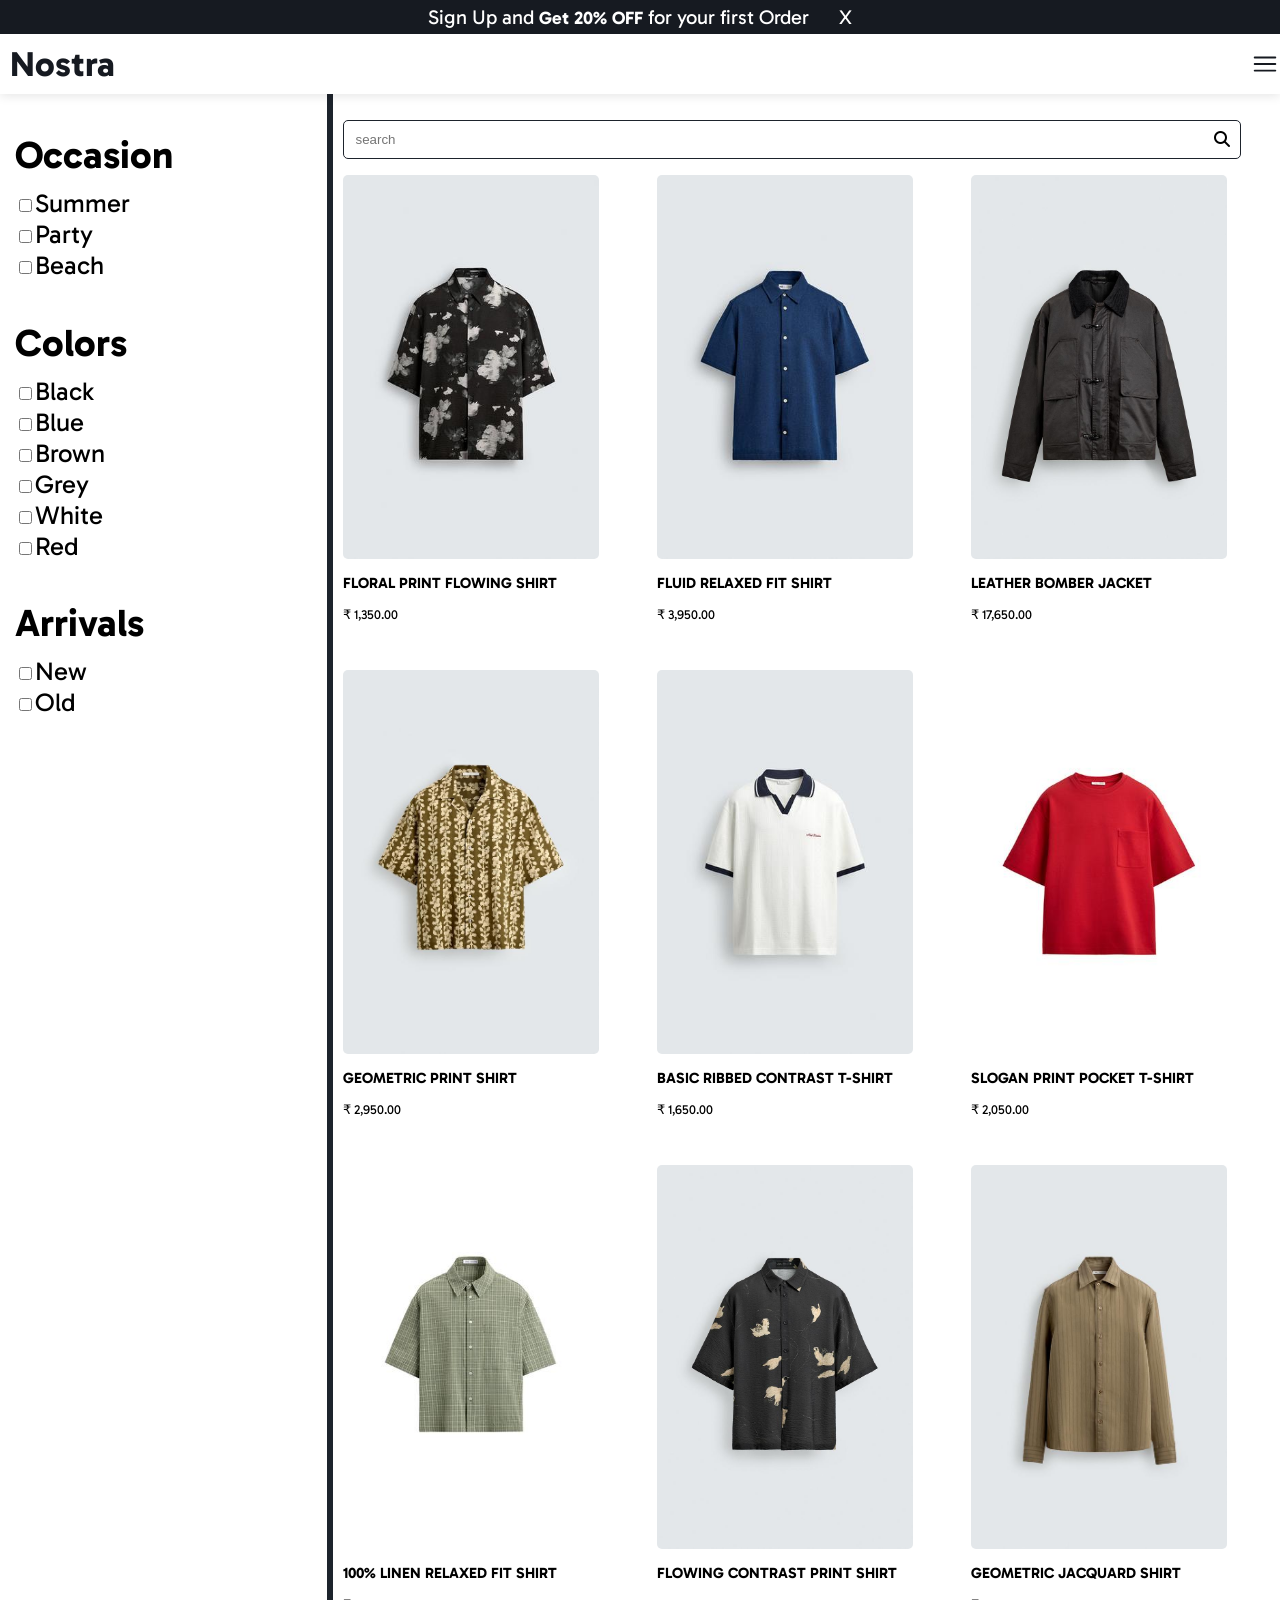
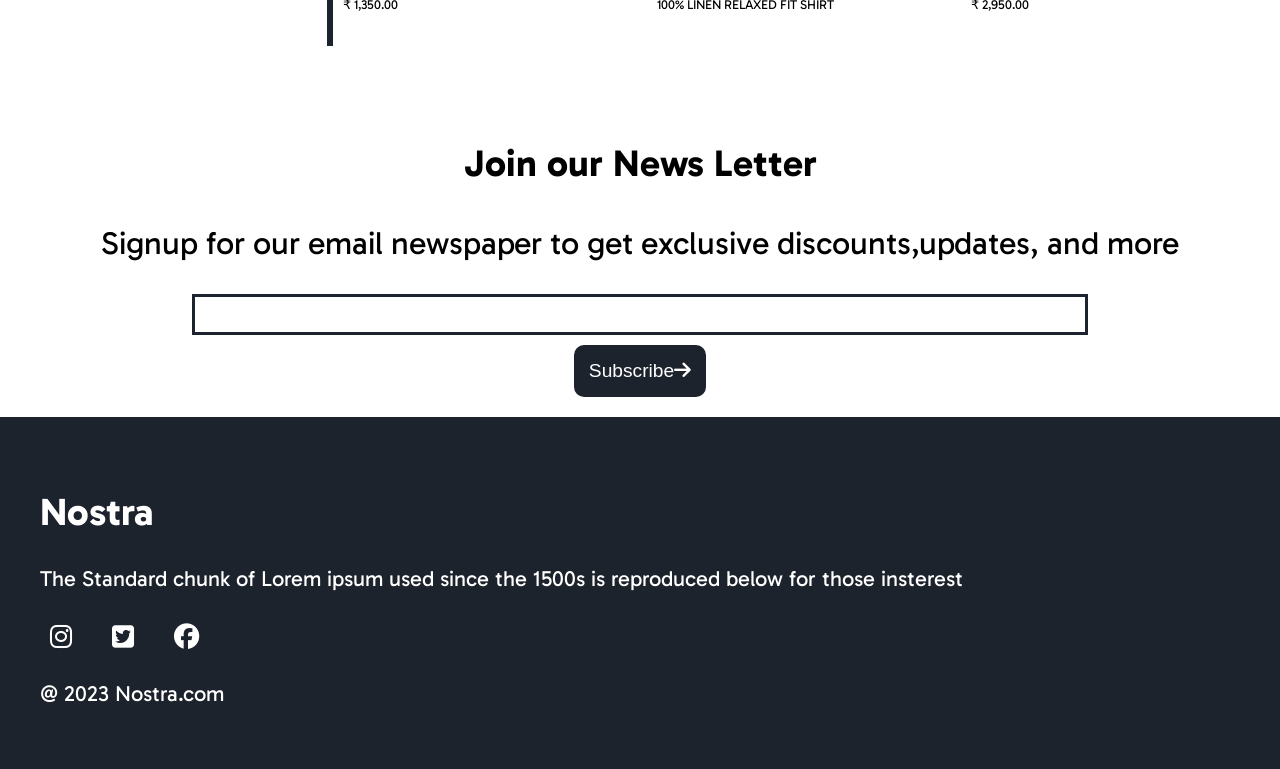
==== collection.html @ 11d4637e "msg" ====
<html lang="en">

<head>
    <meta charset="UTF-8">
    <meta name="viewport" content="width=device-width, initial-scale=1.0">
    <title>Nostra</title>
    <!-- google font -->
    <link rel="preconnect" href="https://fonts.googleapis.com">
    <link rel="preconnect" href="https://fonts.gstatic.com" crossorigin>
    <link
        href="https://fonts.googleapis.com/css2?family=Gabarito:wght@400..900&family=Roboto:ital,wght@0,100..900;1,100..900&display=swap"
        rel="stylesheet">

    <link rel="stylesheet" href="https://cdnjs.cloudflare.com/ajax/libs/font-awesome/6.5.1/css/all.min.css">
    <!-- style -->
    <link rel="stylesheet" href="./style.css">
</head>

<body>
    <!-- header -->
    <span class="head">
        <div>Sign Up and <span style="font-size: large;font-weight: bold;">Get 20% OFF</span> for your first Order</div>
        <div>X</div>
    </span>

    <!-- navbar -->
    <div class="navbar">
        <h2 class="navbar_title">Nostra</h2>
        <svg xmlns="http://www.w3.org/2000/svg" fill="none" viewBox="0 0 24 24" stroke-width="1.5" stroke="currentColor"
            class="navbar_menu">
            <path stroke-linecap="round" stroke-linejoin="round" d="M3.75 6.75h16.5M3.75 12h16.5m-16.5 5.25h16.5" />
        </svg>

    </div>
    <!-- collection -->
    <div class="collection">
        <div class="filter_container">
            <h4 class="occasion">Occasion</h4>
            <div>
                <label><input type="checkbox" name="filter" id="Summer" value="Summer">Summer</label>
                <label><input type="checkbox" name="filter" id="Party" value="Party">Party</label>
                <label><input type="checkbox" name="filter" id="Beach" value="Beach">Beach</label>
            </div>
            <h4 class="color">Colors</h4>
            <div>
                <label><input type="checkbox" name="filter" id="black" value="Black">Black</label>
                <label><input type="checkbox" name="filter" id="blue" value="Blue">Blue</label>
                <label><input type="checkbox" name="filter" id="brown" value="Brown">Brown</label>
                <label><input type="checkbox" name="filter" id="grey" value="Grey">Grey</label>
                <label><input type="checkbox" name="filter" id="white" value="White">White</label>
                <label><input type="checkbox" name="filter" id="red" value="Red">Red</label>
            </div>
            <h4 class="arrival">Arrivals</h4>
            <div>
                <label><input type="checkbox" name="filter" id="new" value="New">New</label>
                <label><input type="checkbox" name="filter" id="old" value="Old">Old</label>
            </div>
            <hr class="line">
        </div>
        <div class="product">
            <form action="" class="nav_product">
                <input type="search" id="search" placeholder="search">
                <i class="fa-solid fa-magnifying-glass"></i>
            </form>
            <div class="products">
                <div class="product_item">
                    <img src="./img/black1.jpg" alt="" style="width: 20vw;">
                    <h3>FLORAL PRINT FLOWING SHIRT</h3>
                    <p>₹ 1,350.00</p>
                    <filter style="visibility: hidden;">New,Black,Party</filter>
                </div>
                <div class="product_item">
                    <img src="./img/blue3.jpg" alt="" style="width: 20vw;">
                    <h3>FLUID RELAXED FIT SHIRT</h3>
                    <p>₹ 3,950.00</p>
                    <filter style="visibility: hidden;">New,Blue,Summer</filter>

                </div>
                <div class="product_item">
                    <img src="./img/jacket.jpg" alt="" style="width: 20vw;">
                    <h3>LEATHER BOMBER JACKET</h3>
                    <p>₹ 17,650.00</p>
                    <filter style="visibility: hidden;">New,Black,Party</filter>

                </div>
                <div class="product_item">
                    <img src="./img/grey3.jpg" alt="" style="width: 20vw;">
                    <h3>GEOMETRIC PRINT SHIRT</h3>
                    <p>₹ 2,950.00</p>
                    <filter style="visibility: hidden;">New,Grey,Beach</filter>

                </div>
                <div class="product_item">
                    <img src="./img/white1.jpg" alt="" style="width: 20vw;">
                    <h3>BASIC RIBBED CONTRAST T-SHIRT</h3>
                    <p>₹ 1,650.00</p>
                    <filter style="visibility: hidden;">Old,Black,Summer</filter>

                </div>
                <div class="product_item">
                    <img src="./img/red1.jpg" alt="" style="width: 20vw;">
                    <h3>SLOGAN PRINT POCKET T-SHIRT</h3>
                    <p>₹ 2,050.00</p>
                    <filter style="visibility: hidden;">Old,Red,Summer</filter>

                </div>
                <div class="product_item">
                    <img src="./img/shrit1.jpg" alt="" style="width: 20vw;">
                    <h3>100% LINEN RELAXED FIT SHIRT</h3>
                    <p>₹ 1,350.00</p>
                    <filter style="visibility: hidden;">New,Grey,Party</filter>

                </div>
                <div class="product_item">
                    <img src="./img/black3.jpg" alt="" style="width: 20vw;">
                    <h3>FLOWING CONTRAST PRINT SHIRT</h3>
                    <p>100% LINEN RELAXED FIT SHIRT</p>
                    <filter style="visibility: hidden;">New,Black,Beach</filter>

                </div>
                <div class="product_item">
                    <img src="./img/grey2.jpg" alt="" style="width: 20vw;">
                    <h3>GEOMETRIC JACQUARD SHIRT</h3>
                    <p>₹ 2,950.00</p>
                    <filter style="visibility: hidden;">Old,Grey,Party</filter>

                </div>
            </div>
        </div>
    </div>
    <!-- Newsletter -->
    <section class="news">
        <h3>Join our News Letter</h3>
        <p style="margin-top: 0px;">Signup for our email newspaper to get exclusive
            discounts,updates, and more</p>
        <div>
            <input type="text" style="margin-bottom: 10px;">
        </div>
        <div>
            <button>
                Subscribe<i class="fa-solid fa-arrow-right "></i>
            </button>
        </div>
    </section>
    <!-- footer -->
    <section class="foot_cont">
        <div class="footer">
            <div class="footer1">
                <h2>Nostra</h2>
                <p style="font-size: 1.7vw;">The Standard chunk of Lorem ipsum used
                    since the 1500s is reproduced below for those insterest</p>
            </div>
            <div class="footer2">
                <i class="fa-brands fa-instagram"></i>
                <i class="fa-brands fa-square-twitter"></i>
                <i class="fa-brands fa-facebook"></i>
            </div>
            <p style="font-size: 1.7vw;">@ 2023 Nostra.com</p>
        </div>
    </section>
---- style.css ----
body {
    margin: 0;
    padding: 0;
    font-family: "Gabarito", sans-serif;
    font-optical-sizing: auto;
    font-weight: weight;
    font-style: normal;
}

/* header */
.head {
    display: flex;
    background-color: #161a21;
    color: white;
    text-align: center;
    padding: 5px;
    font-size: 20px;
    justify-content: center;
    gap: 30px;
    z-index: 1002;
    position: relative;
}

.img {
    margin-top: 70px;
}

/* navbar */
.navbar {
    display: flex;
    justify-content: space-between;
    align-items: center;
    height: 60px;
    color: #161a21;
    font-weight: bolder;
    position: sticky;
    top: 0;
    left: 0;
    width: 100%;
    background-color: white;
    z-index: 1001;
    box-shadow: 0 2px 10px rgba(0, 0, 0, 0.1);
}

.navbar_title {
    font-size: 35px;
    padding-left: 10px;
}

.navbar_menu {
    width: 30px;
    cursor: pointer;
}


.menu {
    position: fixed;
    top: 0;
    left: -300px;
    width: 300px;
    height: 100%;
    background-color: #1d232c;
    padding: 20px;
    transition: 0.5s;
    z-index: 2000;

}

.menu a {
    display: block;
    color: white;
    text-decoration: none;
    font-size: 2vw;
    margin-top: 30px;
}
.menu a:hover{
    text-decoration: underline;
}
.close{
    color: white;
    cursor: pointer;
    text-align: right;
    font-size: 2vw;
}
/* image */
.img {
    overflow: hidden;
    display: flex;
    width: 100%;
    position: relative;
    border-radius: 5px;
    padding: 10px;
    justify-content: space-between;
    align-items: center;
    margin-top: 5px;
}

.img_lef {
    position: absolute;
    top: 34%;
    left: 4%;
    z-index: 1;
    font-size: 10vw;
}

.img_cont {
    position: absolute;
    top: 35%;
    text-align: center;
    font-size: 3vw;
    width: 100%;


}

.img_cont button {
    color: #1d232c;
    border: white;
    padding: 10px;
    margin: 5px;


}

.img_img {
    display: flex;
    transition: 2s;
}

.img_img .silde {
    width: 100%;
    flex-shrink: 0;
}

.img_rig {
    position: absolute;
    top: 34%;
    right: 4%;
    z-index: 1;
    font-size: 10vw;
}

/* brands */
.brand_item {
    display: flex;
    align-items: center;
    flex-direction: column;
    text-align: center;
    font-size: 15px;
}

.brand {
    display: flex;
    justify-content: space-between;
    margin: 10px;
    padding: 10px;
}

.brand_icon {
    width: 50px;
    height: 30px;
    text-align: center;
}

/* container */
.container1 {
    display: flex;
    justify-content: space-between;
    align-items: center;
    font-size: 2vw;
    margin: 10px;
    padding: 5px;
}

.container2 {
    display: flex;
    justify-content: space-between;
    align-content: center;
    gap: 7px;
    font-size: 1.5vw;
    padding: 10px;

}

.container2 div {
    background-color: #F2F4F7;
    padding: 10px;
    border-radius: 10px;
}

/* new arrival */
.new {
    display: flex;
    justify-content: space-between;
    margin-top: 2vw;
    margin: 5px;
    padding: 10px;
}

.new_dress {
    position: relative;
}

.new_dress img {
    border-radius: 5px;
}

.blacky {
    position: absolute;
    top: 0;
    width: 20vw;
    height: 100%;
    background-color: black;
    opacity: 0.6;
    border-radius: 5px;
    z-index: 2;
}

.new button {
    position: absolute;
    border-radius: 10px;
    top: 60%;
    left: 27%;
    z-index: 3;
    padding: 7px;
    border: none;
    color: #1d232c;
    font-size: 1.5vw;

}

/* Most Wanted */
.want {
    display: flex;
    justify-content: space-between;
    gap: 15px;
    overflow: scroll;
    margin: 5px;
    padding: 10px;

}

.want_item {
    position: relative;

}

.sale {
    position: absolute;
    top: 4%;
    left: 6%;
    background-color: red;
    color: white;
    padding: 0px 10px;
    border-radius: 3px;
}

.heart {
    position: absolute;
    bottom: 10%;
    right: 5%;
    width: 10%;
}

/* Limited offer */
.offer {
    margin: 20px 5px;
    padding: 10px;
    display: flex;
    justify-content: center;
    align-items: center;
    background-color: #1d232c;
    color: white;
    font-size: 2vw;
    gap: 5px;
    padding: 5%;
    height: 300px;
}

.offer_cont {
    padding: 5%;
}

.offer img {
    width: 100%;
    height: 300px;
}

/* newsletter */
.news {
    display: flex;
    flex-direction: column;
    align-items: center;
    font-size: 2.5vw;
    margin-top: 5vw;
}

.news input {
    width: 70vw;
    border: solid 3px #1d232c;
    padding: 10px;

}

.news button {
    background-color: #1d232c;
    color: white;
    border-radius: 10px;
    padding: 15px;
    border: none;
    font-size: 1.5vw;
}

.foot_cont {
    font-size: 2vw;
    padding: 40px;
    margin-top: 20px;
    background-color: #1d232c;
    color: white;
    box-sizing: border-box;
}

.footer {
    display: flex;

    flex-direction: column;
}

.footer2 {
    display: flex;
    gap: 40px;
    margin: 10px;
}

/* contactus */
.contact {
    display: flex;
    justify-content: center;
    padding: 10px;
    margin-bottom: 5%;
    font-size: 2.5vw;
}

.conus {
    display: block;
    background-color: #1d232c;
    color: white;
    border-radius: 10px;
    width: 60vw;
    padding: 5vw;
    margin-top: 10px;
}

.conus h2 {
    margin-bottom: 15px;
}

.conus input,
.conus textarea {
    width: 100%;
    border-radius: 5px;
    margin-top: 10px;
    margin-bottom: 15px;
    padding: 15px;
    border: none;
}

.conus textarea {
    height: 120px;

}

.conus button {
    background-color: rgb(73, 73, 239);
    color: white;
    margin-top: 10px;
    padding: 13px;
    width: 100px;
    border: none;
    border-radius: 5px;
    cursor: pointer;
}

/* collection */
.collection {
    padding: 0px 15px;
    display: flex;
}

.filter_container {
    font-size: 2vw;
    position: relative;
    flex-basis: 25%;
    padding-right: 20px;
}

.filter_container h4 {
    font-size: 3vw;
    margin-top: 3vw;
    margin-bottom: 10px;

}

.filter_container label {
    display: block;
}

.line {
    position: absolute;
    top: 0;
    right: 0;
    border: 3px #1d232c solid;
    height: 100%;
    margin: 0px 10px;
}

.product {
    flex-basis: 75%;
    position: relative;
}

.nav_product {
    border: solid #1d232c 1px;
    padding: 10px;
    display: flex;
    align-content: center;
    border-radius: 5px;
    width: 95%;
    margin-top: 2vw;

}

.nav_product input {
    border: none;
    width: 100%;
}

.products {
    display: grid;
    grid-template-columns: repeat(3, 1fr);
    gap: 20px;
    margin-top: 10px;
    font-size: 1vw;
}

.product_item img {
    width: 100%;
    border-radius: 5px;
}
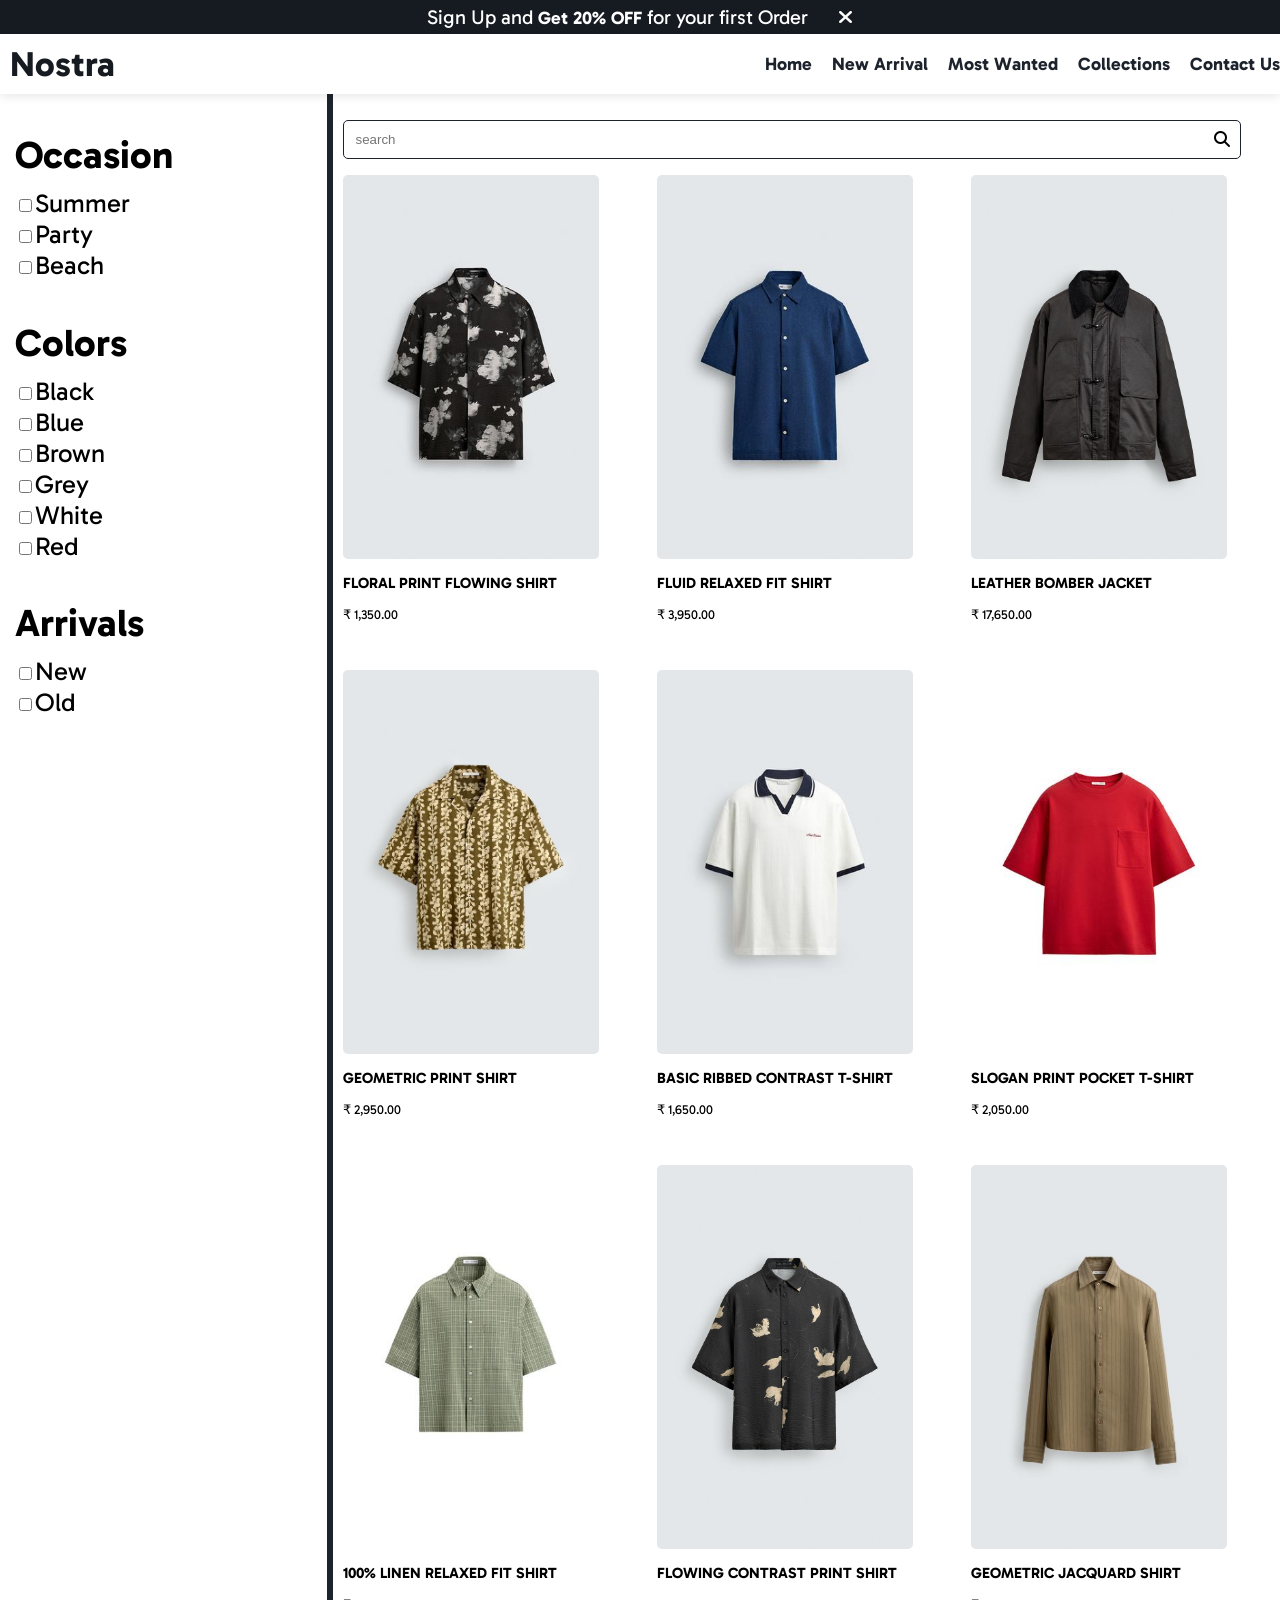
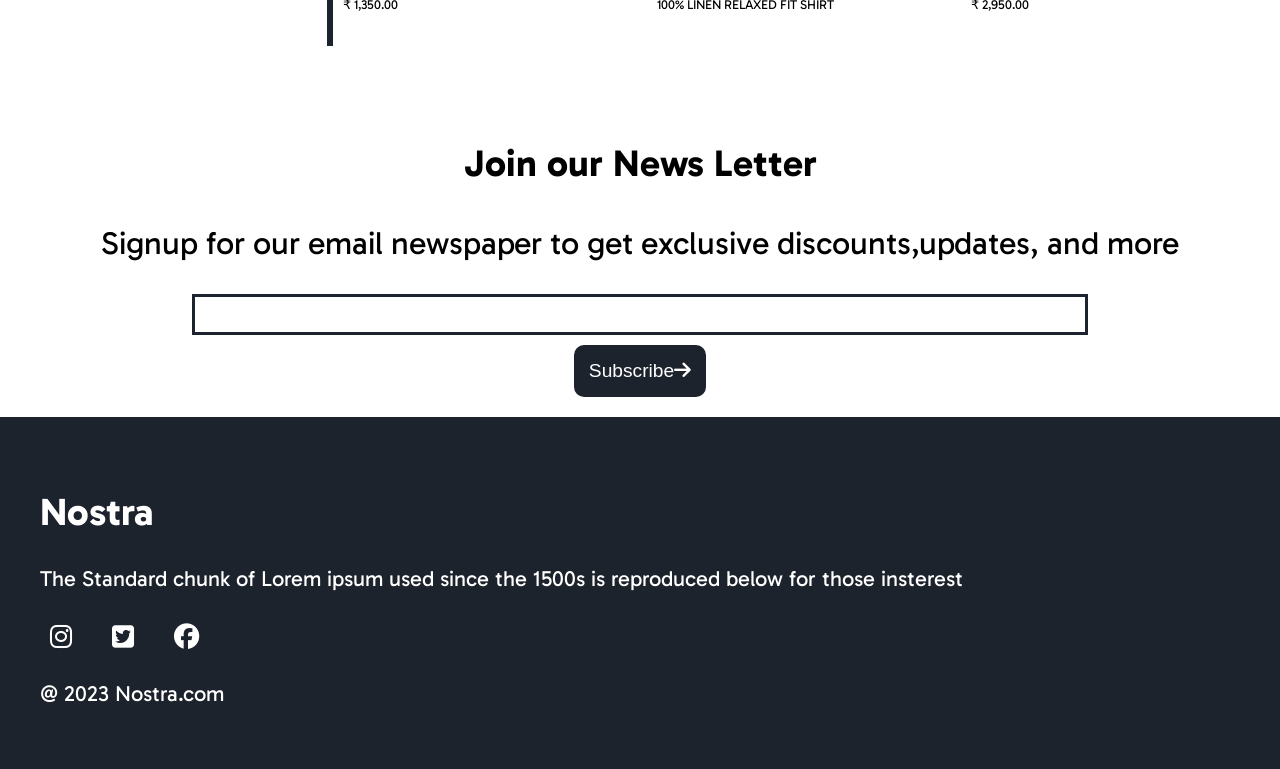
==== commit 7cb9f877: "modify" ====
--- a/collection.html
+++ b/collection.html
@@ -17,20 +17,40 @@
 </head>
 
 <body>
-    <!-- header -->
+   <!-- header -->
     <span class="head">
         <div>Sign Up and <span style="font-size: large;font-weight: bold;">Get 20% OFF</span> for your first Order</div>
-        <div>X</div>
+        <i id="head-close" class="fa-solid fa-xmark"></i>
     </span>
 
-    <!-- navbar -->
+   <!-- navbar -->
     <div class="navbar">
         <h2 class="navbar_title">Nostra</h2>
-        <svg xmlns="http://www.w3.org/2000/svg" fill="none" viewBox="0 0 24 24" stroke-width="1.5" stroke="currentColor"
-            class="navbar_menu">
-            <path stroke-linecap="round" stroke-linejoin="round" d="M3.75 6.75h16.5M3.75 12h16.5m-16.5 5.25h16.5" />
-        </svg>
+        <!-- menu -->
+        <div class="nav_links">
 
+            <p class="navbar-link"><a href="./index.html">Home</a></p>
+            <p class="navbar-link"><a href="#arrival">New Arrival</a></p>
+            <p class="navbar-link"><a href="#wanted">Most Wanted</a></p>
+            <p class="navbar-link"><a href="./collection.html">Collections</a></p>
+            <p class="navbar-link"><a href="./contactus.html">Contact Us</a></p>
+        </div>
+        <div class="navbar_menu">
+            <i id="side-navbar-activate" class="fa-solid fa-bars"></i>
+        </div>
+    </div>
+    <!-- side_bar -->
+    <div class="side_bar">
+        <p style="text-align:right;">
+            <i id="side-navbar-close" class="fa-solid fa-xmark"></i>
+        </p>
+        <div class="side_links">
+            <p class="side_link"><a href="./index.html">Home</a></p>
+            <p class="side_link"><a href="#arrival">New Arrival</a></p>
+            <p class="side_link"><a href="#wanted">Most Wanted</a></p>
+            <p class="side_link"><a href="./collection.html">Collections</a></p>
+            <p class="side_link"><a href="./contactus.html">Contact Us</a></p>
+        </div>
     </div>
     <!-- collection -->
     <div class="collection">
@@ -63,62 +83,62 @@
                 <i class="fa-solid fa-magnifying-glass"></i>
             </form>
             <div class="products">
-                <div class="product_item">
+                <div class="product_item" data-tags="New,Black,Party">
                     <img src="./img/black1.jpg" alt="" style="width: 20vw;">
                     <h3>FLORAL PRINT FLOWING SHIRT</h3>
                     <p>₹ 1,350.00</p>
                     <filter style="visibility: hidden;">New,Black,Party</filter>
                 </div>
-                <div class="product_item">
+                <div class="product_item" data-tags="New,Blue,Summer">
                     <img src="./img/blue3.jpg" alt="" style="width: 20vw;">
                     <h3>FLUID RELAXED FIT SHIRT</h3>
                     <p>₹ 3,950.00</p>
                     <filter style="visibility: hidden;">New,Blue,Summer</filter>
 
                 </div>
-                <div class="product_item">
+                <div class="product_item" data-tags="New,Black,Party">
                     <img src="./img/jacket.jpg" alt="" style="width: 20vw;">
                     <h3>LEATHER BOMBER JACKET</h3>
                     <p>₹ 17,650.00</p>
                     <filter style="visibility: hidden;">New,Black,Party</filter>
 
                 </div>
-                <div class="product_item">
+                <div class="product_item" data-tags="New,Grey,Beach">
                     <img src="./img/grey3.jpg" alt="" style="width: 20vw;">
                     <h3>GEOMETRIC PRINT SHIRT</h3>
                     <p>₹ 2,950.00</p>
                     <filter style="visibility: hidden;">New,Grey,Beach</filter>
 
                 </div>
-                <div class="product_item">
+                <div class="product_item" data-tags="Old,Black,Summer">
                     <img src="./img/white1.jpg" alt="" style="width: 20vw;">
                     <h3>BASIC RIBBED CONTRAST T-SHIRT</h3>
                     <p>₹ 1,650.00</p>
                     <filter style="visibility: hidden;">Old,Black,Summer</filter>
 
                 </div>
-                <div class="product_item">
+                <div class="product_item" data-tags="Old,Red,Summer">
                     <img src="./img/red1.jpg" alt="" style="width: 20vw;">
                     <h3>SLOGAN PRINT POCKET T-SHIRT</h3>
                     <p>₹ 2,050.00</p>
                     <filter style="visibility: hidden;">Old,Red,Summer</filter>
 
                 </div>
-                <div class="product_item">
+                <div class="product_item" data-tags="New,Grey,Party">
                     <img src="./img/shrit1.jpg" alt="" style="width: 20vw;">
                     <h3>100% LINEN RELAXED FIT SHIRT</h3>
                     <p>₹ 1,350.00</p>
                     <filter style="visibility: hidden;">New,Grey,Party</filter>
 
                 </div>
-                <div class="product_item">
+                <div class="product_item" data-tags="New,Black,Beach">
                     <img src="./img/black3.jpg" alt="" style="width: 20vw;">
                     <h3>FLOWING CONTRAST PRINT SHIRT</h3>
                     <p>100% LINEN RELAXED FIT SHIRT</p>
                     <filter style="visibility: hidden;">New,Black,Beach</filter>
 
                 </div>
-                <div class="product_item">
+                <div class="product_item" data-tags="Old,Grey,Party">
                     <img src="./img/grey2.jpg" alt="" style="width: 20vw;">
                     <h3>GEOMETRIC JACQUARD SHIRT</h3>
                     <p>₹ 2,950.00</p>
@@ -157,4 +177,8 @@
             </div>
             <p style="font-size: 1.7vw;">@ 2023 Nostra.com</p>
         </div>
-    </section>+    </section>
+    <script src="./collection.js"></script>
+
+</body>
+</html>
--- a/style.css
+++ b/style.css
@@ -6,6 +6,9 @@
     font-weight: weight;
     font-style: normal;
 }
+html{
+    scroll-behavior: smooth;
+}
 
 /* header */
 .head {
@@ -19,6 +22,7 @@
     gap: 30px;
     z-index: 1002;
     position: relative;
+    align-items: center;
 }
 
 .img {
@@ -52,46 +56,57 @@
     cursor: pointer;
 }
 
-
-.menu {
+.nav_links {
+    display: flex;
+    gap: 20px;
+}
+
+.nav_links a {
+    text-decoration: none;
+    color: #1d232c;
+    font-size: 18px;
+
+}
+
+.nav_link a:hover {
+    text-decoration: underline;
+}
+
+/* side_bar */
+.side_bar {
+    background-color: #1d232c;
+    width: 50%;
+    height: 100%;
     position: fixed;
     top: 0;
-    left: -300px;
-    width: 300px;
-    height: 100%;
-    background-color: #1d232c;
+    left: -60%;
     padding: 20px;
+    color: white;
+    transition: 1s;
+    z-index: 2000;
     transition: 0.5s;
-    z-index: 2000;
-
-}
-
-.menu a {
-    display: block;
-    color: white;
+}
+
+.side_link {
+    margin-bottom: 20px;
+}
+
+.side_link a {
     text-decoration: none;
-    font-size: 2vw;
-    margin-top: 30px;
-}
-.menu a:hover{
+    color: white;
+}
+
+.side_link a:hover {
     text-decoration: underline;
-}
-.close{
-    color: white;
-    cursor: pointer;
-    text-align: right;
-    font-size: 2vw;
-}
+
+}
+
 /* image */
 .img {
     overflow: hidden;
-    display: flex;
     width: 100%;
     position: relative;
     border-radius: 5px;
-    padding: 10px;
-    justify-content: space-between;
-    align-items: center;
     margin-top: 5px;
 }
 
@@ -99,23 +114,39 @@
     position: absolute;
     top: 34%;
     left: 4%;
+    z-index: 2;
+    font-size: 10vw;
+    transform: translateY(-50%);
+}
+
+.img_cont {
+    position: absolute;
+    top: 40%;
+    left: 50%;
+    text-align: center;
+    transform: translate(-50%, -50%);
+    font-size: 3vw;
+    width: 100%;
+    color: white;
+    z-index: 2;
+
+}
+
+.img::after {
+    content: "";
+    position: absolute;
+    top: 0;
+    left: 0;
+    width: 100%;
+    height: 100%;
+    background: rgba(0, 0, 0, 0.2);
     z-index: 1;
-    font-size: 10vw;
-}
-
-.img_cont {
-    position: absolute;
-    top: 35%;
-    text-align: center;
-    font-size: 3vw;
-    width: 100%;
-
-
 }
 
 .img_cont button {
     color: #1d232c;
     border: white;
+    background-color: white;
     padding: 10px;
     margin: 5px;
 
@@ -124,20 +155,25 @@
 
 .img_img {
     display: flex;
-    transition: 2s;
-}
-
-.img_img .silde {
+    transition: transform 0.5s ease-in-out;
+   
+
+}
+
+.slide {
     width: 100%;
     flex-shrink: 0;
-}
+    object-fit: cover;
+}
+
 
 .img_rig {
     position: absolute;
     top: 34%;
     right: 4%;
-    z-index: 1;
+    z-index: 2;
     font-size: 10vw;
+    transform: translateY(-50%);
 }
 
 /* brands */
@@ -264,7 +300,7 @@
 
 /* Limited offer */
 .offer {
-    margin: 20px 5px;
+    margin: 20px 15px;
     padding: 10px;
     display: flex;
     justify-content: center;
@@ -318,6 +354,7 @@
     background-color: #1d232c;
     color: white;
     box-sizing: border-box;
+    width: 100%;
 }
 
 .footer {
@@ -330,6 +367,17 @@
     display: flex;
     gap: 40px;
     margin: 10px;
+}
+
+.scroll {
+    opacity: 0;
+    transform: translateY(50px);
+    transition: all 0.8s ease;
+}
+
+.scroll.show {
+    opacity: 1;
+    transform: translateY(0);
 }
 
 /* contactus */
@@ -446,4 +494,27 @@
 .product_item img {
     width: 100%;
     border-radius: 5px;
+}
+
+@media screen and (max-width:600px) {
+    .nav_links {
+        display: none;
+    }
+
+    .navbar_menu {
+        display: flex;
+    }
+
+}
+
+@media screen and (min-width:600px) {
+    .nav_links {
+        display: flex;
+    }
+
+    .navbar_menu {
+        display: none;
+    }
+
+
 }
